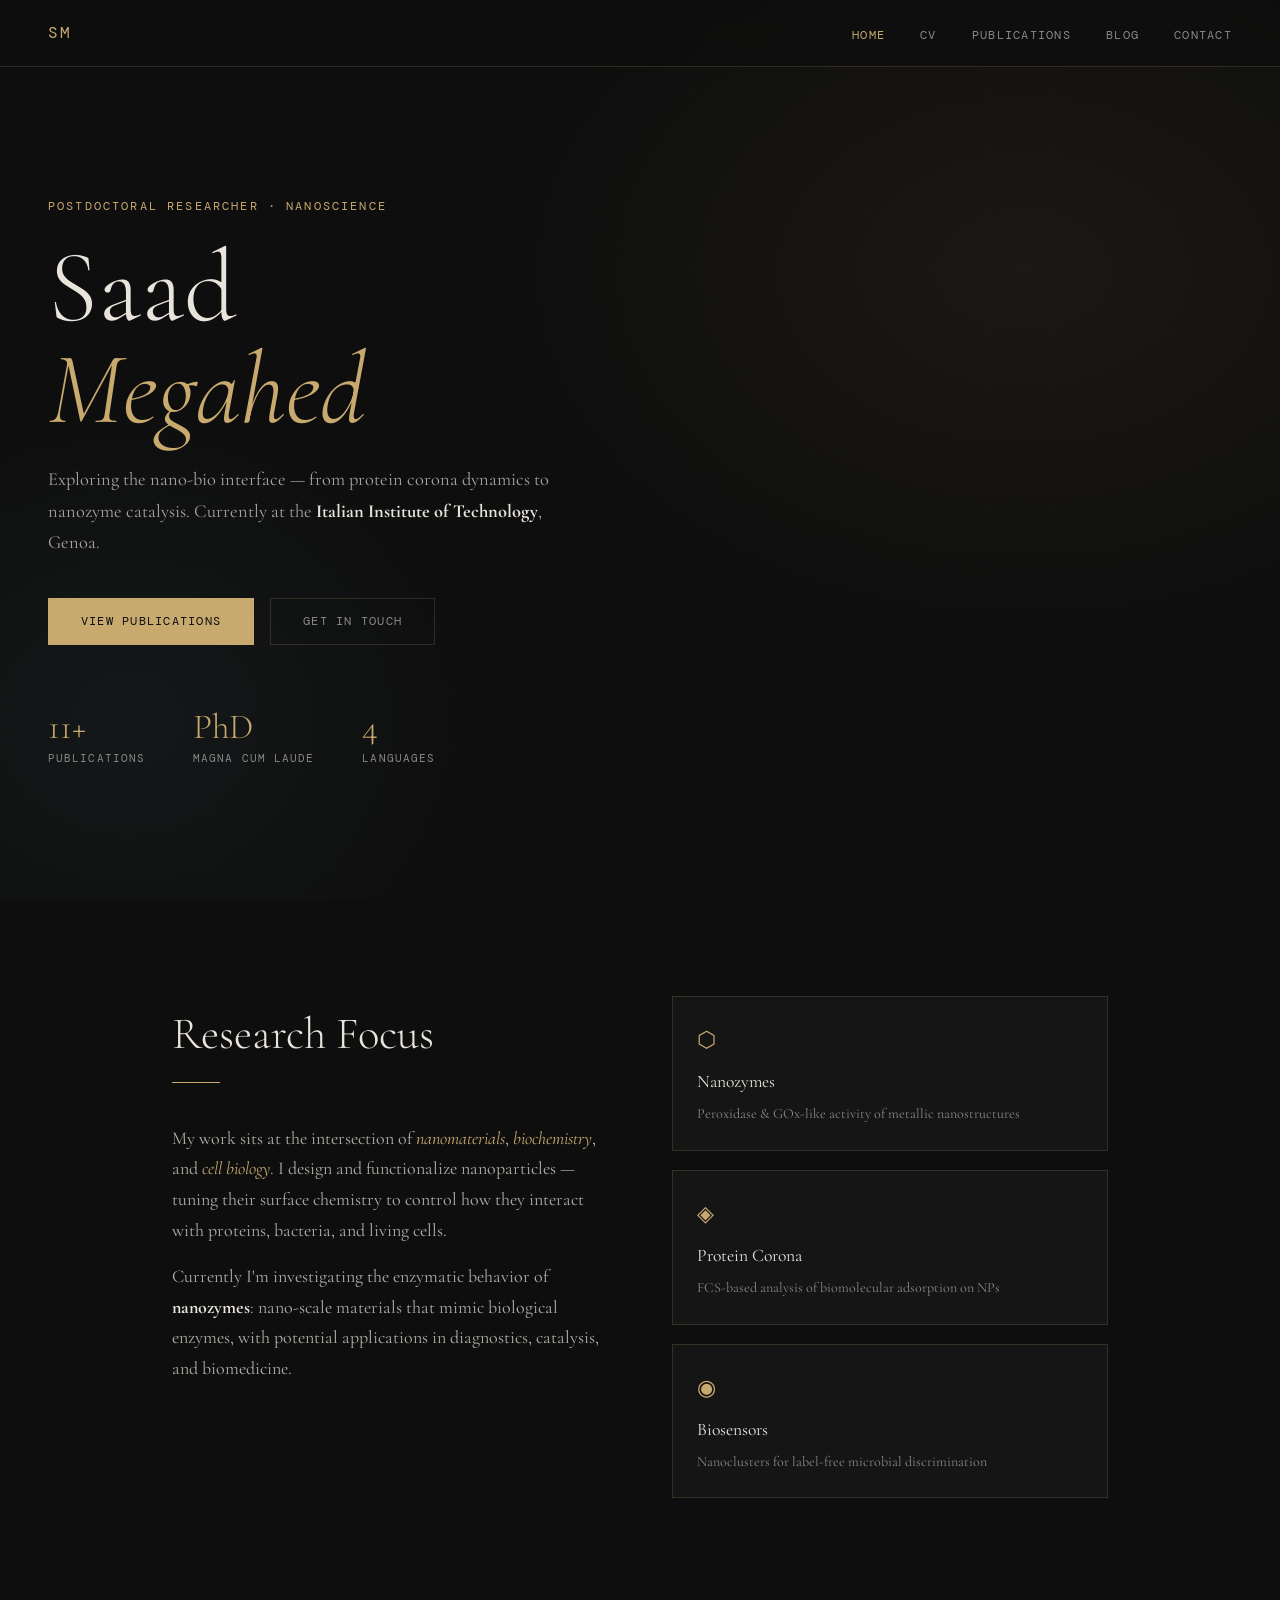
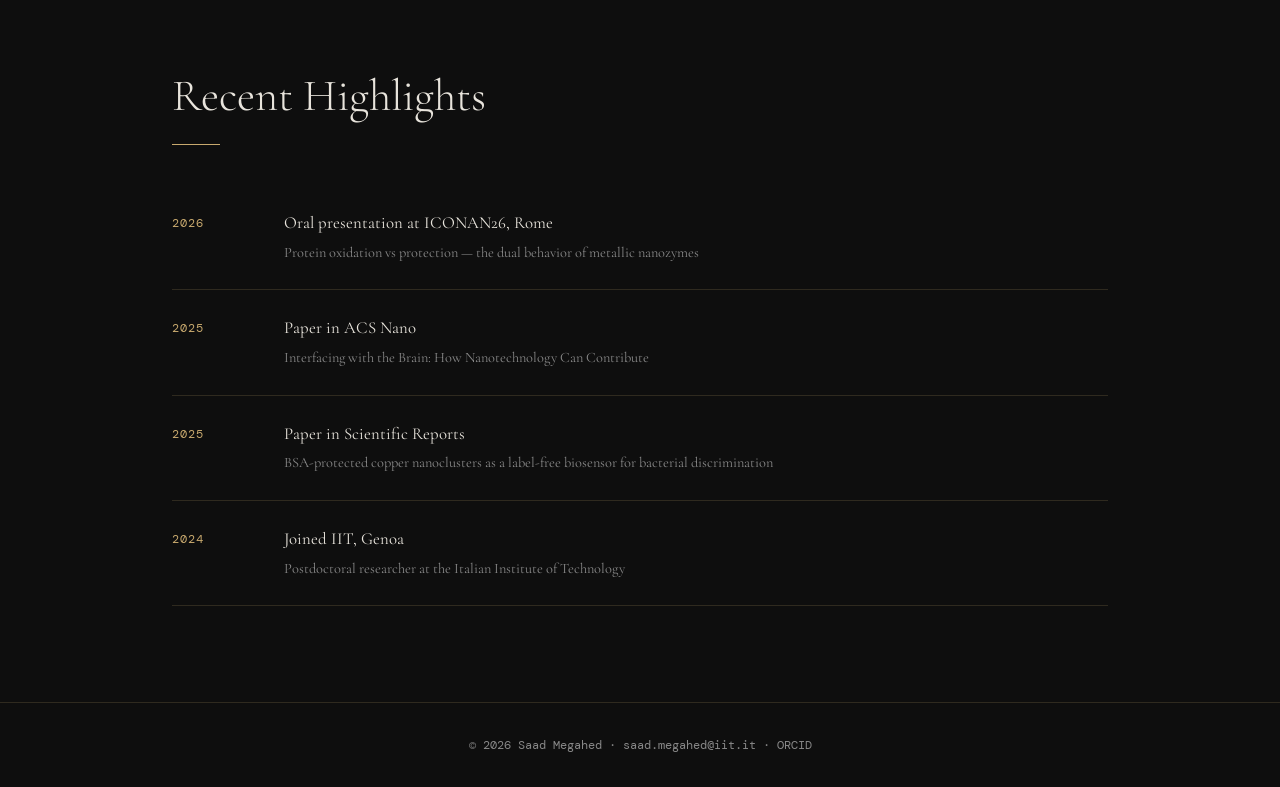
==== index.html @ 0a5c2fe9 "Add files via upload" ====
<!DOCTYPE html>
<html lang="en">
<head>
  <meta charset="UTF-8" />
  <meta name="viewport" content="width=device-width, initial-scale=1.0"/>
  <title>Saad Megahed | Nanoscience Researcher</title>
  <link rel="stylesheet" href="style.css" />
  <link href="https://fonts.googleapis.com/css2?family=Cormorant+Garamond:ital,wght@0,300;0,400;0,600;1,300;1,400&family=DM+Mono:wght@300;400;500&display=swap" rel="stylesheet"/>
</head>
<body>
  <nav class="navbar">
    <div class="nav-logo">SM</div>
    <ul class="nav-links">
      <li><a href="index.html" class="active">Home</a></li>
      <li><a href="cv.html">CV</a></li>
      <li><a href="publications.html">Publications</a></li>
      <li><a href="blog.html">Blog</a></li>
      <li><a href="contact.html">Contact</a></li>
    </ul>
    <div class="hamburger" onclick="toggleMenu()">&#9776;</div>
  </nav>

  <section class="hero">
    <div class="hero-bg"></div>
    <div class="hero-content">
      <p class="hero-label">Postdoctoral Researcher · Nanoscience</p>
      <h1 class="hero-name">Saad<br/><em>Megahed</em></h1>
      <p class="hero-desc">
        Exploring the nano-bio interface — from protein corona dynamics to nanozyme catalysis.
        Currently at the <strong>Italian Institute of Technology</strong>, Genoa.
      </p>
      <div class="hero-links">
        <a href="publications.html" class="btn-primary">View Publications</a>
        <a href="contact.html" class="btn-ghost">Get in Touch</a>
      </div>
    </div>
    <div class="hero-stats">
      <div class="stat">
        <span class="stat-num">11+</span>
        <span class="stat-label">Publications</span>
      </div>
      <div class="stat">
        <span class="stat-num">PhD</span>
        <span class="stat-label">Magna Cum Laude</span>
      </div>
      <div class="stat">
        <span class="stat-num">4</span>
        <span class="stat-label">Languages</span>
      </div>
    </div>
  </section>

  <section class="section-about">
    <div class="container">
      <div class="about-grid">
        <div class="about-text">
          <h2 class="section-title">Research Focus</h2>
          <p>My work sits at the intersection of <em>nanomaterials</em>, <em>biochemistry</em>, and <em>cell biology</em>. I design and functionalize nanoparticles — tuning their surface chemistry to control how they interact with proteins, bacteria, and living cells.</p>
          <p>Currently I'm investigating the enzymatic behavior of <strong>nanozymes</strong>: nano-scale materials that mimic biological enzymes, with potential applications in diagnostics, catalysis, and biomedicine.</p>
        </div>
        <div class="about-cards">
          <div class="card">
            <span class="card-icon">⬡</span>
            <h3>Nanozymes</h3>
            <p>Peroxidase & GOx-like activity of metallic nanostructures</p>
          </div>
          <div class="card">
            <span class="card-icon">◈</span>
            <h3>Protein Corona</h3>
            <p>FCS-based analysis of biomolecular adsorption on NPs</p>
          </div>
          <div class="card">
            <span class="card-icon">◉</span>
            <h3>Biosensors</h3>
            <p>Nanoclusters for label-free microbial discrimination</p>
          </div>
        </div>
      </div>
    </div>
  </section>

  <section class="section-highlights">
    <div class="container">
      <h2 class="section-title">Recent Highlights</h2>
      <div class="highlights-list">
        <div class="highlight-item">
          <span class="hl-year">2026</span>
          <div class="hl-content">
            <h4>Oral presentation at ICONAN26, Rome</h4>
            <p>Protein oxidation vs protection — the dual behavior of metallic nanozymes</p>
          </div>
        </div>
        <div class="highlight-item">
          <span class="hl-year">2025</span>
          <div class="hl-content">
            <h4>Paper in ACS Nano</h4>
            <p>Interfacing with the Brain: How Nanotechnology Can Contribute</p>
          </div>
        </div>
        <div class="highlight-item">
          <span class="hl-year">2025</span>
          <div class="hl-content">
            <h4>Paper in Scientific Reports</h4>
            <p>BSA-protected copper nanoclusters as a label-free biosensor for bacterial discrimination</p>
          </div>
        </div>
        <div class="highlight-item">
          <span class="hl-year">2024</span>
          <div class="hl-content">
            <h4>Joined IIT, Genoa</h4>
            <p>Postdoctoral researcher at the Italian Institute of Technology</p>
          </div>
        </div>
      </div>
    </div>
  </section>

  <footer class="footer">
    <p>© 2026 Saad Megahed · <a href="mailto:saad.megahed@iit.it">saad.megahed@iit.it</a> · <a href="https://orcid.org/0000-0001-8556-5710" target="_blank">ORCID</a></p>
  </footer>

  <script>
    function toggleMenu() {
      document.querySelector('.nav-links').classList.toggle('open');
    }
  </script>
</body>
</html>
---- style.css ----
/* =============================================
   GLOBAL STYLES — Saad Megahed Portfolio
   ============================================= */

:root {
  --bg: #0e0e0e;
  --bg2: #151515;
  --bg3: #1c1c1c;
  --text: #e8e4dc;
  --text-muted: #888;
  --accent: #c8a96e;
  --accent2: #7eb8c8;
  --border: rgba(200,169,110,0.18);
  --font-display: 'Cormorant Garamond', Georgia, serif;
  --font-mono: 'DM Mono', monospace;
}

*, *::before, *::after { box-sizing: border-box; margin: 0; padding: 0; }

html { scroll-behavior: smooth; }

body {
  background: var(--bg);
  color: var(--text);
  font-family: var(--font-display);
  font-size: 18px;
  line-height: 1.7;
  min-height: 100vh;
}

a { color: var(--accent); text-decoration: none; transition: opacity 0.2s; }
a:hover { opacity: 0.75; }

/* ——— NAV ——— */
.navbar {
  position: fixed; top: 0; left: 0; width: 100%; z-index: 100;
  display: flex; align-items: center; justify-content: space-between;
  padding: 1.1rem 3rem;
  background: rgba(14,14,14,0.88);
  backdrop-filter: blur(12px);
  border-bottom: 1px solid var(--border);
}
.nav-logo {
  font-family: var(--font-mono);
  font-size: 1rem;
  color: var(--accent);
  letter-spacing: 0.15em;
}
.nav-links { display: flex; gap: 2.2rem; list-style: none; }
.nav-links a {
  font-family: var(--font-mono);
  font-size: 0.78rem;
  letter-spacing: 0.1em;
  text-transform: uppercase;
  color: var(--text-muted);
  transition: color 0.2s;
}
.nav-links a:hover, .nav-links a.active { color: var(--accent); opacity: 1; }
.hamburger { display: none; cursor: pointer; font-size: 1.4rem; color: var(--text); }

/* ——— HERO ——— */
.hero {
  min-height: 100vh;
  display: flex;
  flex-direction: column;
  justify-content: center;
  padding: 8rem 3rem 4rem;
  position: relative;
  overflow: hidden;
}
.hero-bg {
  position: absolute; inset: 0; z-index: 0;
  background:
    radial-gradient(ellipse 60% 60% at 80% 30%, rgba(200,169,110,0.07) 0%, transparent 70%),
    radial-gradient(ellipse 40% 50% at 10% 80%, rgba(126,184,200,0.06) 0%, transparent 70%);
}
.hero-bg::after {
  content: '';
  position: absolute; inset: 0;
  background-image: url("data:image/svg+xml,%3Csvg width='60' height='60' viewBox='0 0 60 60' xmlns='http://www.w3.org/2000/svg'%3E%3Ccircle cx='30' cy='30' r='0.5' fill='%23c8a96e' fill-opacity='0.12'/%3E%3C/svg%3E");
  background-size: 60px 60px;
}
.hero-content { position: relative; z-index: 1; max-width: 700px; }
.hero-label {
  font-family: var(--font-mono);
  font-size: 0.75rem;
  letter-spacing: 0.18em;
  text-transform: uppercase;
  color: var(--accent);
  margin-bottom: 1.2rem;
}
.hero-name {
  font-size: clamp(3.5rem, 8vw, 7rem);
  font-weight: 300;
  line-height: 1;
  margin-bottom: 1.5rem;
  color: var(--text);
}
.hero-name em { color: var(--accent); font-style: italic; }
.hero-desc {
  font-size: 1.15rem;
  color: rgba(232,228,220,0.7);
  max-width: 520px;
  margin-bottom: 2.5rem;
}
.hero-desc strong { color: var(--text); }
.hero-links { display: flex; gap: 1rem; flex-wrap: wrap; }
.btn-primary {
  font-family: var(--font-mono);
  font-size: 0.78rem;
  letter-spacing: 0.1em;
  text-transform: uppercase;
  padding: 0.75rem 2rem;
  background: var(--accent);
  color: #0e0e0e;
  border: 1px solid var(--accent);
  transition: background 0.2s, color 0.2s;
}
.btn-primary:hover { background: transparent; color: var(--accent); opacity: 1; }
.btn-ghost {
  font-family: var(--font-mono);
  font-size: 0.78rem;
  letter-spacing: 0.1em;
  text-transform: uppercase;
  padding: 0.75rem 2rem;
  background: transparent;
  color: var(--text-muted);
  border: 1px solid var(--border);
  transition: border-color 0.2s, color 0.2s;
}
.btn-ghost:hover { border-color: var(--accent); color: var(--accent); opacity: 1; }
.hero-stats {
  display: flex; gap: 3rem; margin-top: 4rem;
  position: relative; z-index: 1;
}
.stat { display: flex; flex-direction: column; }
.stat-num {
  font-size: 2.2rem;
  font-weight: 300;
  color: var(--accent);
  line-height: 1;
}
.stat-label {
  font-family: var(--font-mono);
  font-size: 0.68rem;
  letter-spacing: 0.1em;
  text-transform: uppercase;
  color: var(--text-muted);
  margin-top: 0.3rem;
}

/* ——— SECTIONS ——— */
.container { max-width: 1000px; margin: 0 auto; padding: 0 2rem; }
.section-title {
  font-size: clamp(2rem, 4vw, 2.8rem);
  font-weight: 300;
  color: var(--text);
  margin-bottom: 2.5rem;
  position: relative;
}
.section-title::after {
  content: '';
  display: block;
  width: 3rem;
  height: 1px;
  background: var(--accent);
  margin-top: 0.6rem;
}

.section-about { padding: 6rem 0; }
.about-grid { display: grid; grid-template-columns: 1fr 1fr; gap: 4rem; align-items: start; }
.about-text p { color: rgba(232,228,220,0.75); margin-bottom: 1rem; }
.about-text em { color: var(--accent); font-style: italic; }
.about-text strong { color: var(--text); }
.about-cards { display: flex; flex-direction: column; gap: 1.2rem; }
.card {
  padding: 1.5rem;
  border: 1px solid var(--border);
  background: var(--bg2);
  transition: border-color 0.2s, transform 0.2s;
}
.card:hover { border-color: var(--accent); transform: translateX(4px); }
.card-icon { font-size: 1.4rem; color: var(--accent); display: block; margin-bottom: 0.5rem; }
.card h3 { font-size: 1.1rem; font-weight: 400; margin-bottom: 0.3rem; }
.card p { font-size: 0.88rem; color: var(--text-muted); }

.section-highlights { padding: 4rem 0 6rem; }
.highlights-list { display: flex; flex-direction: column; gap: 0; }
.highlight-item {
  display: grid; grid-template-columns: 5rem 1fr;
  gap: 2rem; align-items: start;
  padding: 1.5rem 0;
  border-bottom: 1px solid var(--border);
}
.hl-year {
  font-family: var(--font-mono);
  font-size: 0.78rem;
  color: var(--accent);
  letter-spacing: 0.08em;
  padding-top: 0.25rem;
}
.hl-content h4 { font-size: 1.05rem; font-weight: 400; margin-bottom: 0.2rem; }
.hl-content p { font-size: 0.9rem; color: var(--text-muted); }

/* ——— PAGE HEADER ——— */
.page-header {
  padding: 9rem 3rem 3rem;
  border-bottom: 1px solid var(--border);
  background: var(--bg2);
}
.page-header .hero-label { margin-bottom: 0.8rem; }
.page-header h1 {
  font-size: clamp(2.5rem, 6vw, 4.5rem);
  font-weight: 300;
  line-height: 1.1;
}
.page-header h1 em { color: var(--accent); font-style: italic; }

/* ——— CV PAGE ——— */
.cv-section { padding: 5rem 0; }
.cv-block { margin-bottom: 3.5rem; }
.cv-block-title {
  font-family: var(--font-mono);
  font-size: 0.72rem;
  letter-spacing: 0.2em;
  text-transform: uppercase;
  color: var(--accent);
  margin-bottom: 1.5rem;
  padding-bottom: 0.5rem;
  border-bottom: 1px solid var(--border);
}
.cv-entry {
  display: grid; grid-template-columns: 160px 1fr;
  gap: 1.5rem; padding: 1.2rem 0;
  border-bottom: 1px solid rgba(200,169,110,0.07);
}
.cv-date {
  font-family: var(--font-mono);
  font-size: 0.75rem;
  color: var(--text-muted);
  padding-top: 0.2rem;
  line-height: 1.5;
}
.cv-details h3 { font-size: 1.05rem; font-weight: 400; margin-bottom: 0.25rem; }
.cv-details h3 em { color: var(--accent); font-style: italic; font-weight: 300; }
.cv-details .cv-sub {
  font-size: 0.88rem; color: var(--text-muted); margin-bottom: 0.5rem;
}
.cv-details ul { padding-left: 1.2rem; }
.cv-details ul li {
  font-size: 0.88rem; color: rgba(232,228,220,0.65);
  margin-bottom: 0.25rem;
}
.skills-grid { display: flex; flex-wrap: wrap; gap: 0.6rem; margin-top: 0.5rem; }
.skill-tag {
  font-family: var(--font-mono);
  font-size: 0.72rem;
  padding: 0.3rem 0.8rem;
  border: 1px solid var(--border);
  color: var(--text-muted);
  letter-spacing: 0.05em;
}
.award-item {
  display: flex; align-items: baseline; gap: 1rem;
  padding: 0.8rem 0; border-bottom: 1px solid rgba(200,169,110,0.07);
}
.award-year {
  font-family: var(--font-mono); font-size: 0.72rem;
  color: var(--accent); min-width: 3rem;
}

/* ——— PUBLICATIONS PAGE ——— */
.pub-section { padding: 5rem 0; }
.pub-filter {
  display: flex; gap: 1rem; flex-wrap: wrap; margin-bottom: 3rem;
}
.filter-btn {
  font-family: var(--font-mono);
  font-size: 0.72rem;
  letter-spacing: 0.08em;
  text-transform: uppercase;
  padding: 0.45rem 1.1rem;
  background: transparent;
  color: var(--text-muted);
  border: 1px solid var(--border);
  cursor: pointer;
  transition: all 0.2s;
}
.filter-btn:hover, .filter-btn.active { background: var(--accent); color: #0e0e0e; border-color: var(--accent); }
.pub-item {
  padding: 1.8rem 0;
  border-bottom: 1px solid var(--border);
  display: grid; grid-template-columns: 3rem 1fr;
  gap: 1.5rem; align-items: start;
}
.pub-num {
  font-family: var(--font-mono);
  font-size: 0.75rem;
  color: var(--accent);
  padding-top: 0.3rem;
}
.pub-title {
  font-size: 1.05rem; font-weight: 400; margin-bottom: 0.4rem; line-height: 1.4;
}
.pub-authors {
  font-size: 0.85rem; color: var(--text-muted); margin-bottom: 0.3rem;
}
.pub-authors strong { color: var(--text); }
.pub-journal {
  font-family: var(--font-mono);
  font-size: 0.75rem;
  color: var(--accent2);
}
.pub-badge {
  display: inline-block;
  font-family: var(--font-mono);
  font-size: 0.65rem;
  padding: 0.2rem 0.5rem;
  background: rgba(200,169,110,0.12);
  color: var(--accent);
  border: 1px solid rgba(200,169,110,0.3);
  margin-left: 0.5rem;
  vertical-align: middle;
}

/* ——— BLOG PAGE ——— */
.blog-section { padding: 5rem 0; }
.blog-grid { display: grid; grid-template-columns: repeat(auto-fill, minmax(280px, 1fr)); gap: 2rem; }
.blog-card {
  border: 1px solid var(--border);
  background: var(--bg2);
  padding: 2rem;
  transition: border-color 0.2s, transform 0.2s;
}
.blog-card:hover { border-color: var(--accent); transform: translateY(-3px); }
.blog-tag {
  font-family: var(--font-mono);
  font-size: 0.68rem;
  letter-spacing: 0.1em;
  text-transform: uppercase;
  color: var(--accent);
  margin-bottom: 0.8rem;
}
.blog-card h3 { font-size: 1.2rem; font-weight: 400; margin-bottom: 0.6rem; line-height: 1.3; }
.blog-card p { font-size: 0.9rem; color: var(--text-muted); margin-bottom: 1.2rem; }
.blog-link {
  font-family: var(--font-mono);
  font-size: 0.72rem;
  letter-spacing: 0.08em;
  text-transform: uppercase;
  color: var(--accent2);
}
.blog-note {
  margin-top: 3rem;
  padding: 2rem;
  border: 1px solid var(--border);
  background: var(--bg3);
  font-size: 0.95rem;
  color: var(--text-muted);
}
.blog-note a { color: var(--accent); }

/* ——— CONTACT PAGE ——— */
.contact-section { padding: 5rem 0; }
.contact-grid { display: grid; grid-template-columns: 1fr 1fr; gap: 5rem; align-items: start; }
.contact-info h2 { font-size: 1.8rem; font-weight: 300; margin-bottom: 1.5rem; }
.contact-info p { color: var(--text-muted); margin-bottom: 2rem; font-size: 0.95rem; }
.contact-list { display: flex; flex-direction: column; gap: 1.2rem; }
.contact-row { display: flex; flex-direction: column; gap: 0.2rem; }
.contact-row .clabel {
  font-family: var(--font-mono);
  font-size: 0.68rem;
  letter-spacing: 0.12em;
  text-transform: uppercase;
  color: var(--text-muted);
}
.contact-row a, .contact-row span {
  font-size: 1rem; color: var(--text);
}
.contact-row a:hover { color: var(--accent); opacity: 1; }
.contact-form { display: flex; flex-direction: column; gap: 1.2rem; }
.form-group { display: flex; flex-direction: column; gap: 0.4rem; }
.form-group label {
  font-family: var(--font-mono);
  font-size: 0.72rem;
  letter-spacing: 0.1em;
  text-transform: uppercase;
  color: var(--text-muted);
}
.form-group input, .form-group textarea {
  background: var(--bg2);
  border: 1px solid var(--border);
  color: var(--text);
  font-family: var(--font-display);
  font-size: 1rem;
  padding: 0.75rem 1rem;
  outline: none;
  resize: vertical;
  transition: border-color 0.2s;
}
.form-group input:focus, .form-group textarea:focus { border-color: var(--accent); }
.form-group textarea { min-height: 140px; }
.refs-grid { display: grid; grid-template-columns: repeat(auto-fill, minmax(260px, 1fr)); gap: 1.5rem; margin-top: 1.5rem; }
.ref-card {
  border: 1px solid var(--border); background: var(--bg2); padding: 1.5rem;
}
.ref-card h4 { font-size: 1rem; font-weight: 400; margin-bottom: 0.3rem; }
.ref-card .ref-role { font-size: 0.83rem; color: var(--text-muted); margin-bottom: 0.6rem; }
.ref-card a { font-family: var(--font-mono); font-size: 0.75rem; color: var(--accent2); }

/* ——— FOOTER ——— */
.footer {
  padding: 2rem 3rem;
  border-top: 1px solid var(--border);
  text-align: center;
  font-family: var(--font-mono);
  font-size: 0.75rem;
  color: var(--text-muted);
}
.footer a { color: var(--text-muted); }
.footer a:hover { color: var(--accent); opacity: 1; }

/* ——— RESPONSIVE ——— */
@media (max-width: 768px) {
  .navbar { padding: 1rem 1.5rem; }
  .nav-links { display: none; flex-direction: column; position: absolute; top: 100%; left: 0; width: 100%; background: var(--bg); padding: 1rem 1.5rem 2rem; border-bottom: 1px solid var(--border); }
  .nav-links.open { display: flex; }
  .hamburger { display: block; }
  .hero { padding: 7rem 1.5rem 3rem; }
  .hero-stats { gap: 2rem; }
  .about-grid, .contact-grid { grid-template-columns: 1fr; gap: 2.5rem; }
  .cv-entry { grid-template-columns: 1fr; gap: 0.3rem; }
  .cv-date { font-size: 0.7rem; }
  .pub-item { grid-template-columns: 2rem 1fr; gap: 1rem; }
  .highlight-item { grid-template-columns: 4rem 1fr; gap: 1rem; }
  .container { padding: 0 1.5rem; }
  .page-header { padding: 7rem 1.5rem 2.5rem; }
}
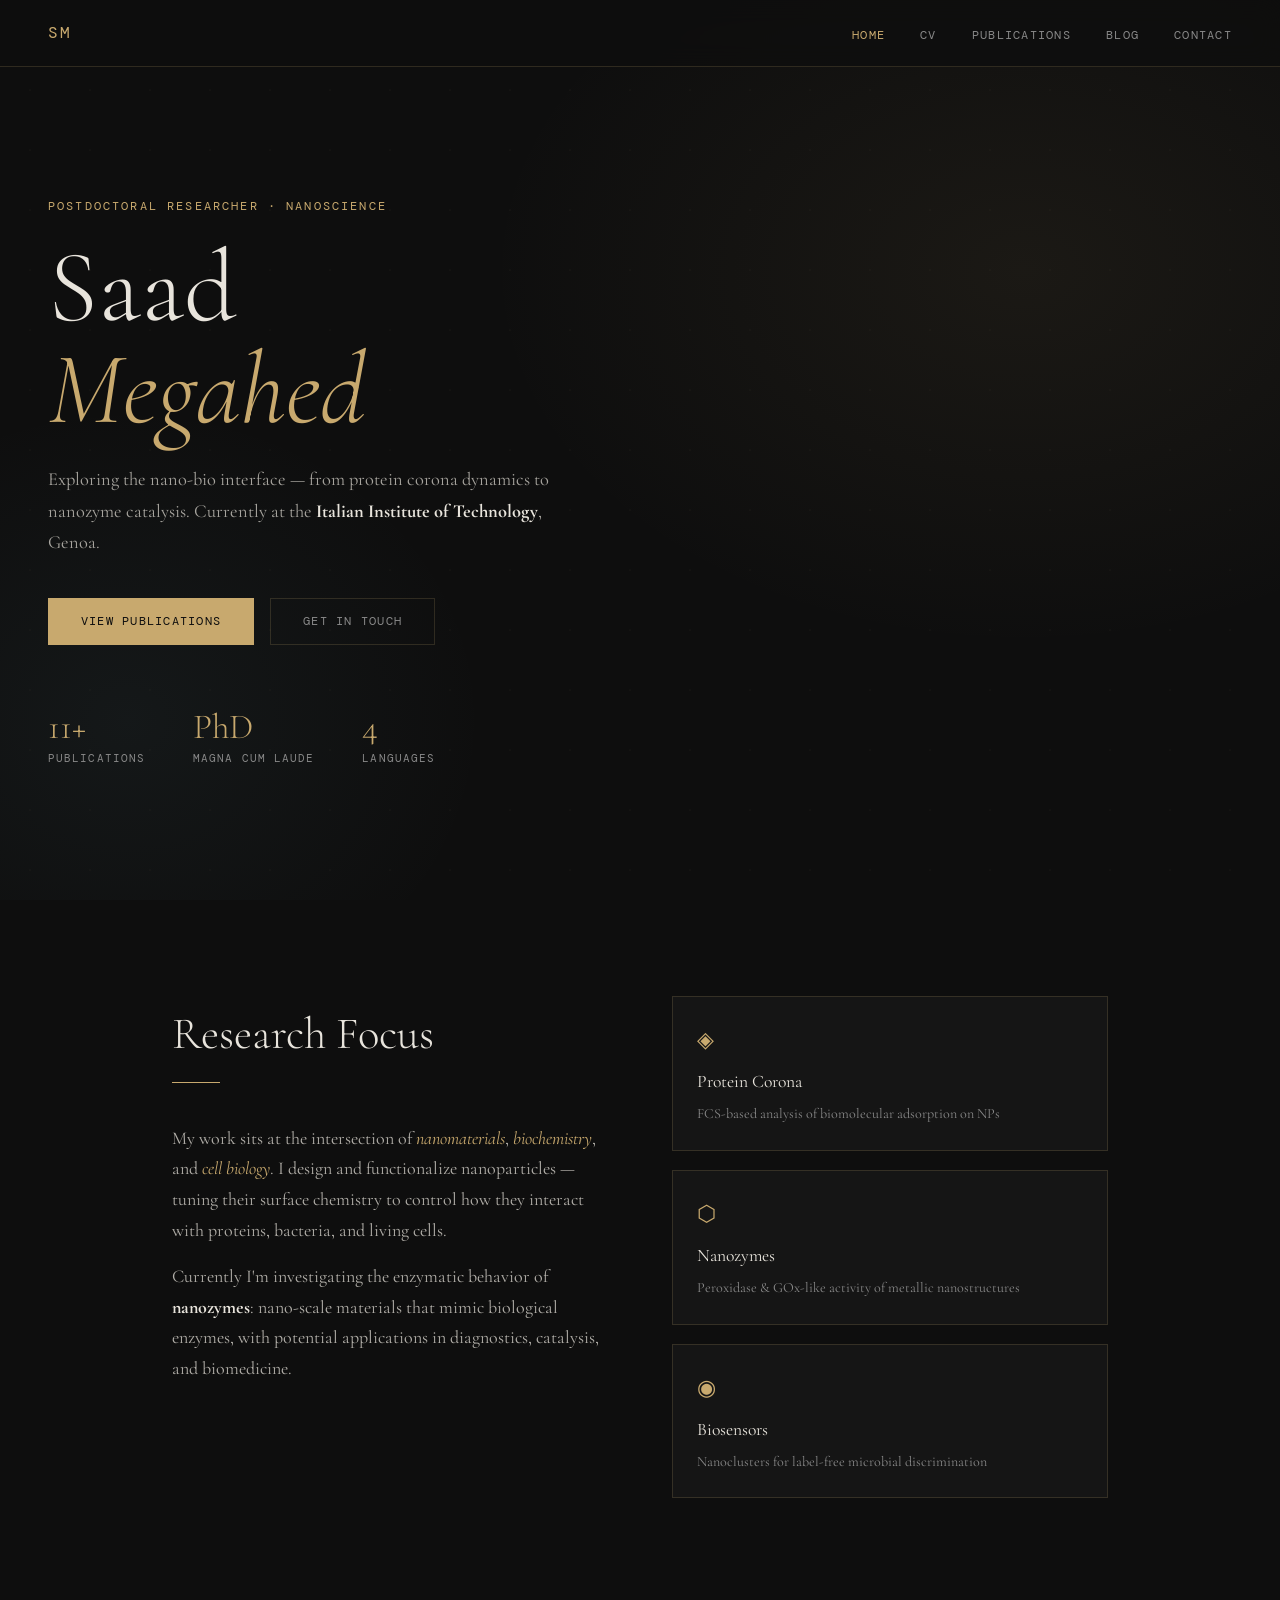
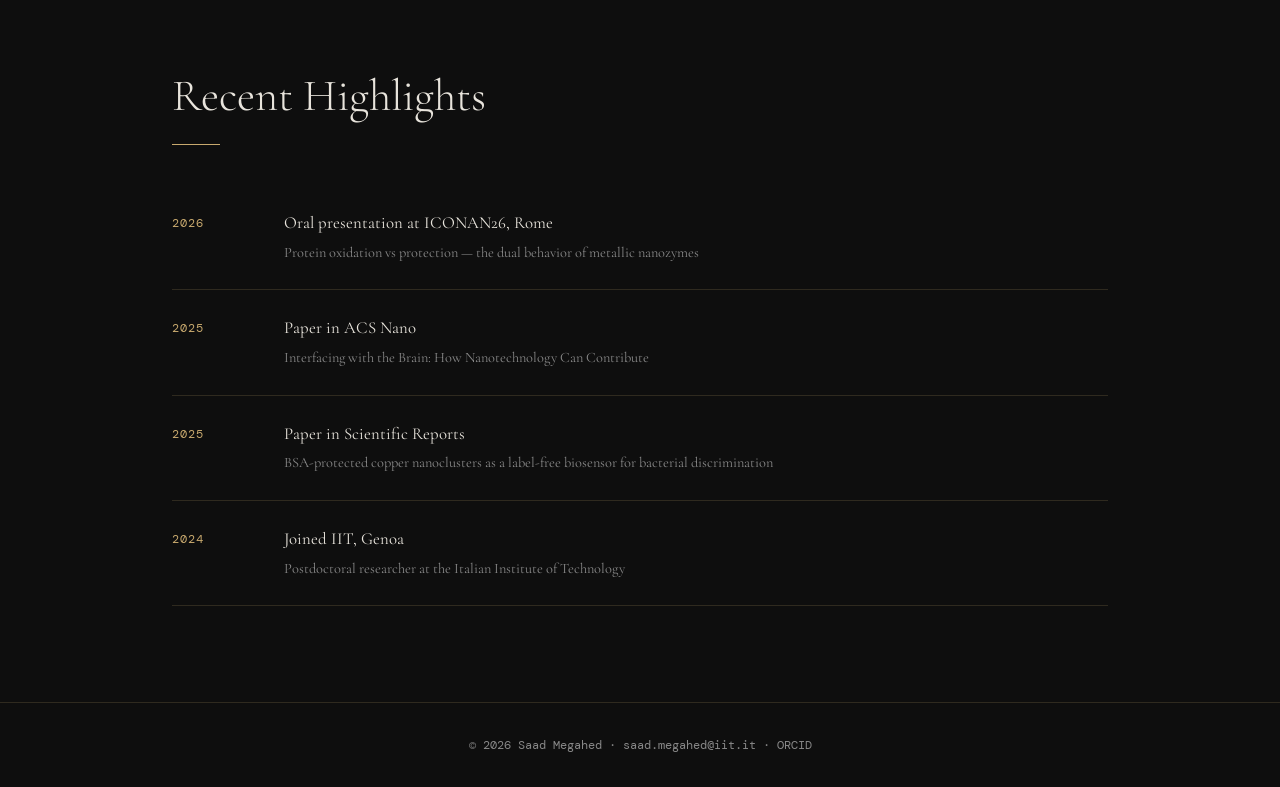
==== commit 36e185f7: "Update index.html" ====
--- a/index.html
+++ b/index.html
@@ -60,14 +60,14 @@
         </div>
         <div class="about-cards">
           <div class="card">
+            <span class="card-icon">◈</span>
+            <h3>Protein Corona</h3>
+            <p>FCS-based analysis of biomolecular adsorption on NPs</p>
+          </div>
+          <div class="card">
             <span class="card-icon">⬡</span>
             <h3>Nanozymes</h3>
             <p>Peroxidase & GOx-like activity of metallic nanostructures</p>
-          </div>
-          <div class="card">
-            <span class="card-icon">◈</span>
-            <h3>Protein Corona</h3>
-            <p>FCS-based analysis of biomolecular adsorption on NPs</p>
           </div>
           <div class="card">
             <span class="card-icon">◉</span>
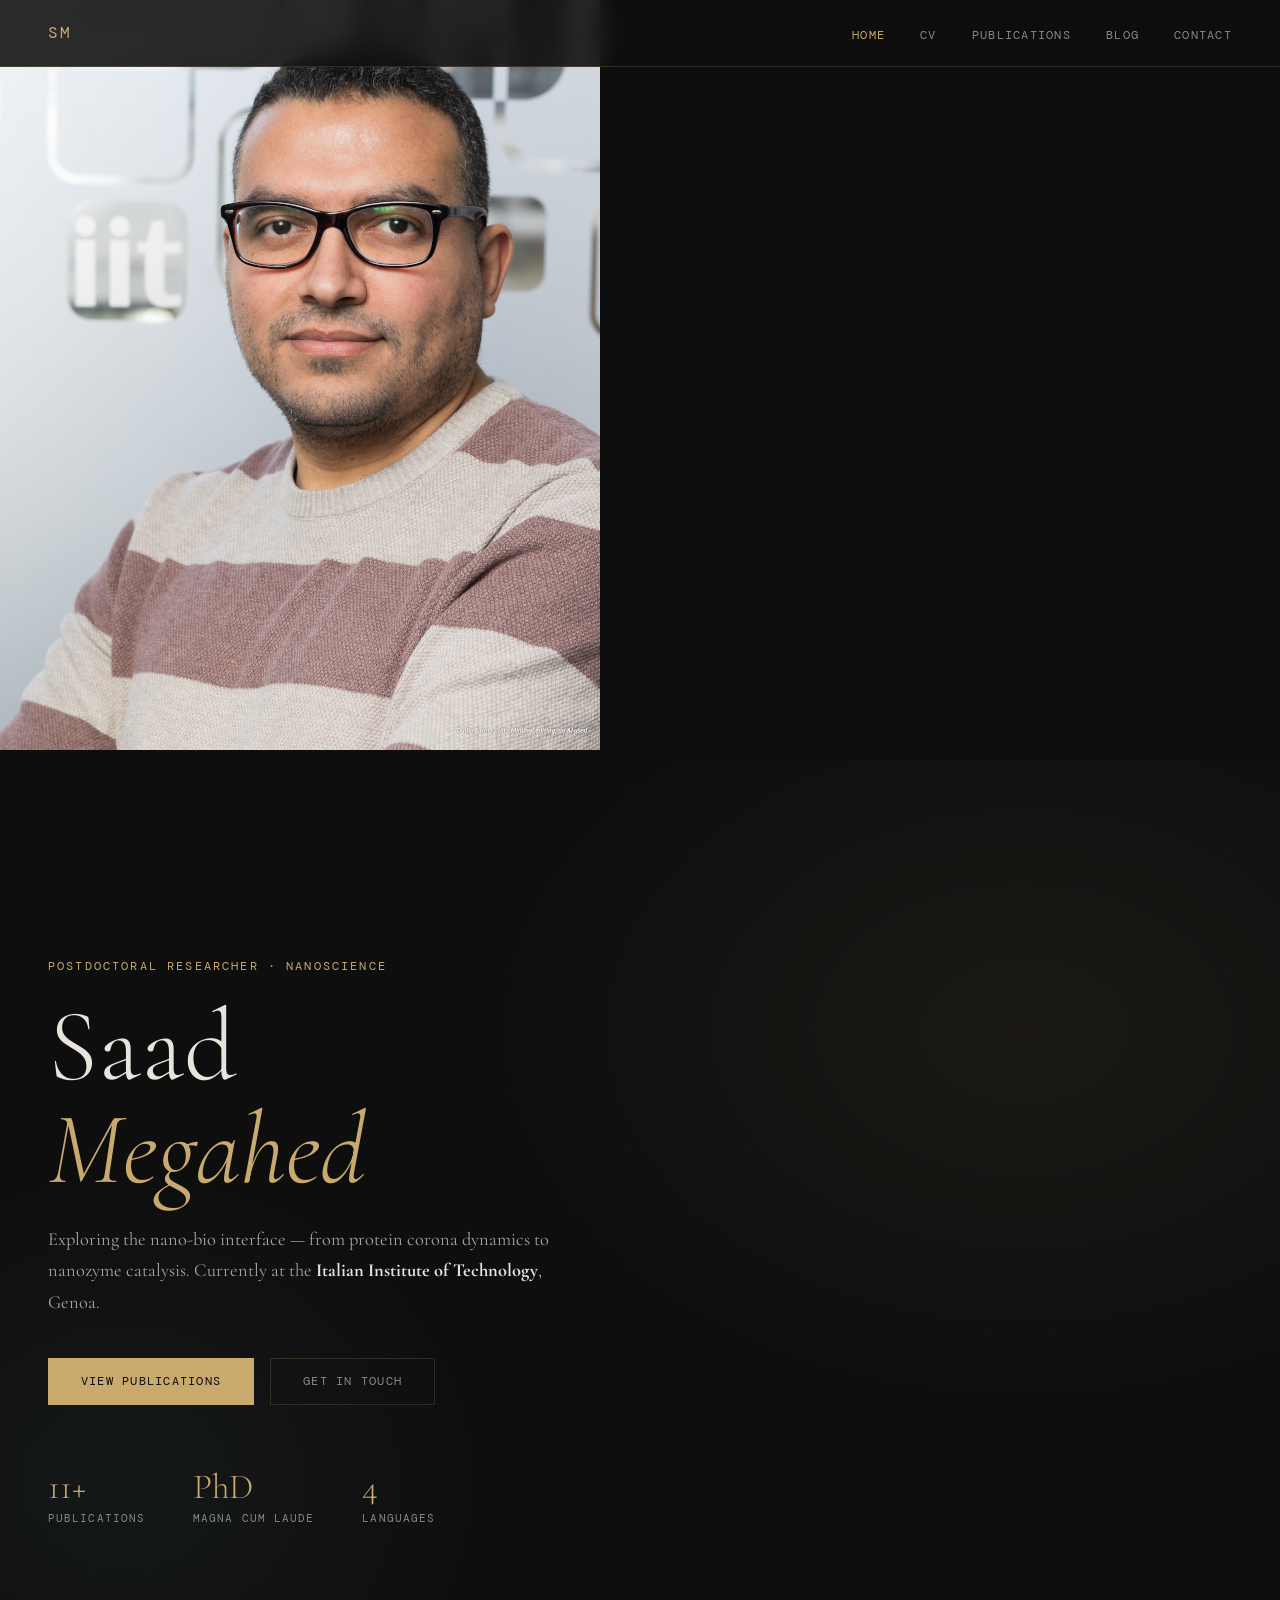
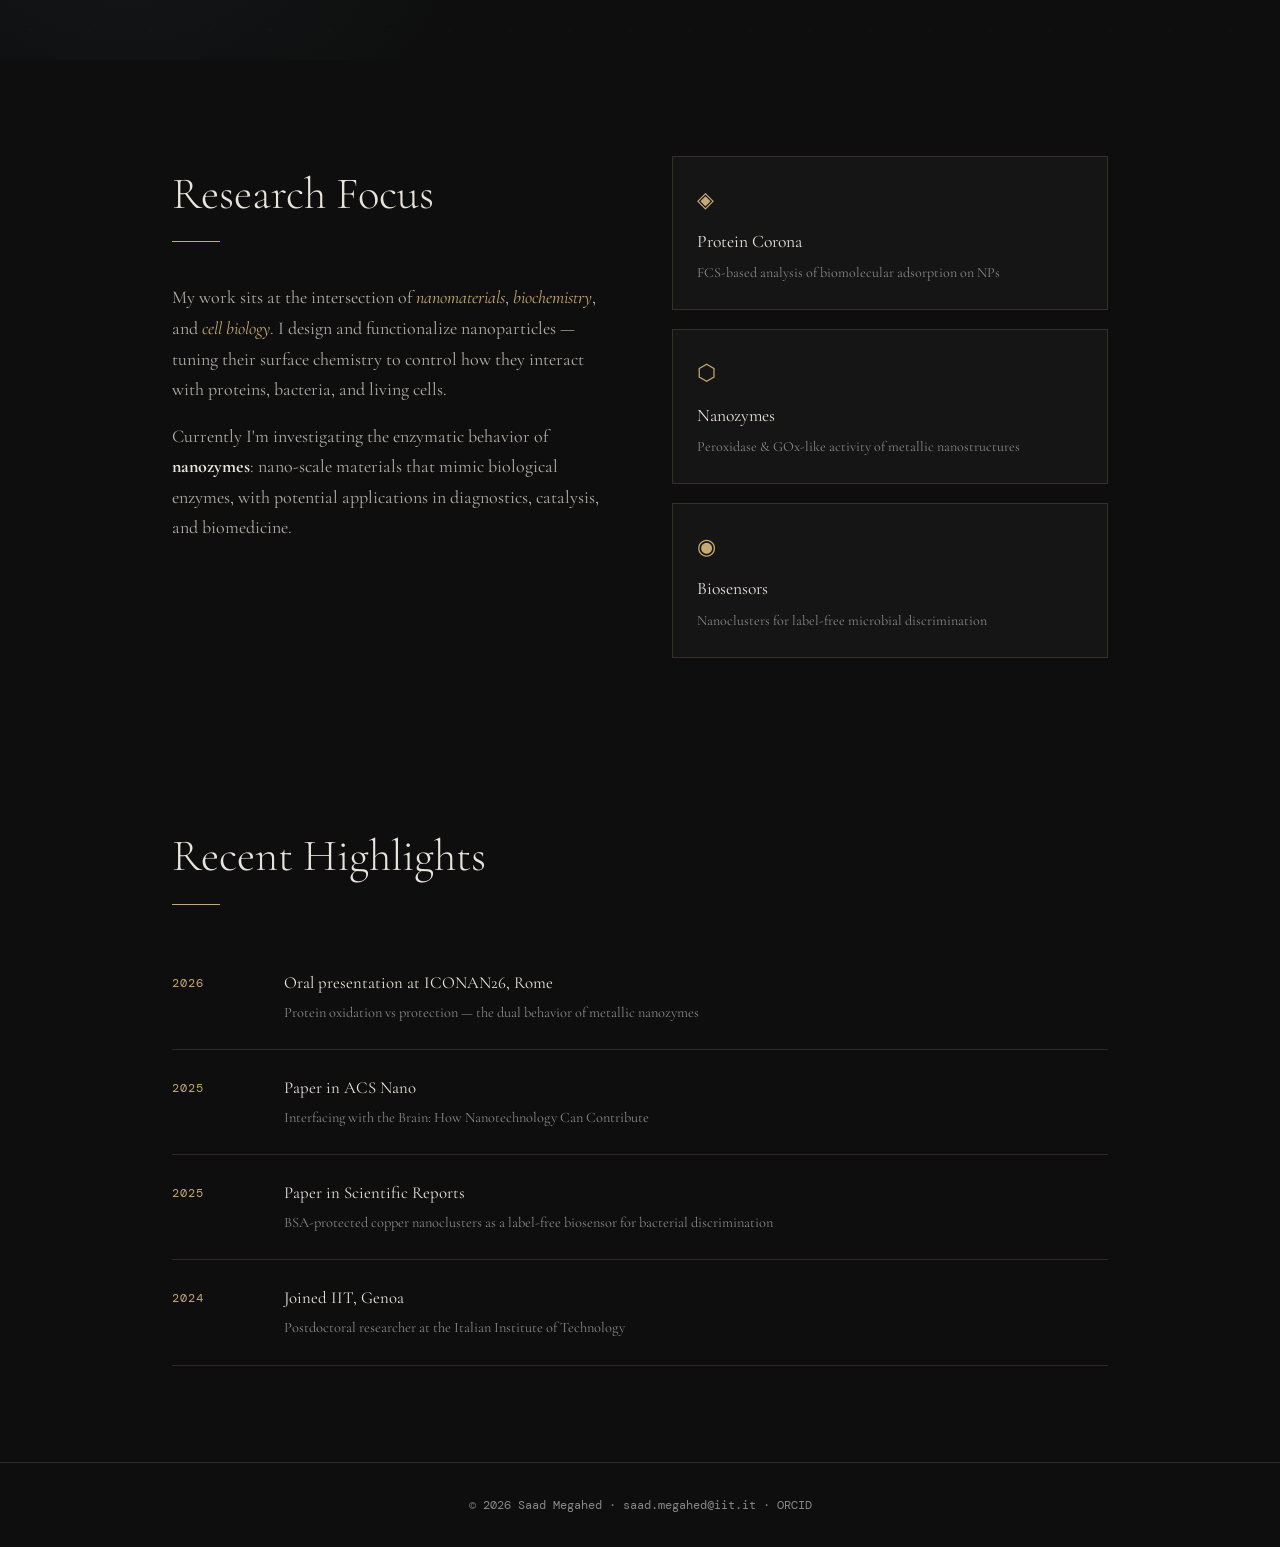
==== commit 04af8df1: "Update index.html" ====
--- a/index.html
+++ b/index.html
@@ -19,7 +19,7 @@
     </ul>
     <div class="hamburger" onclick="toggleMenu()">&#9776;</div>
   </nav>
-
+<img src=638A0101.JPG ...>
   <section class="hero">
     <div class="hero-bg"></div>
     <div class="hero-content">
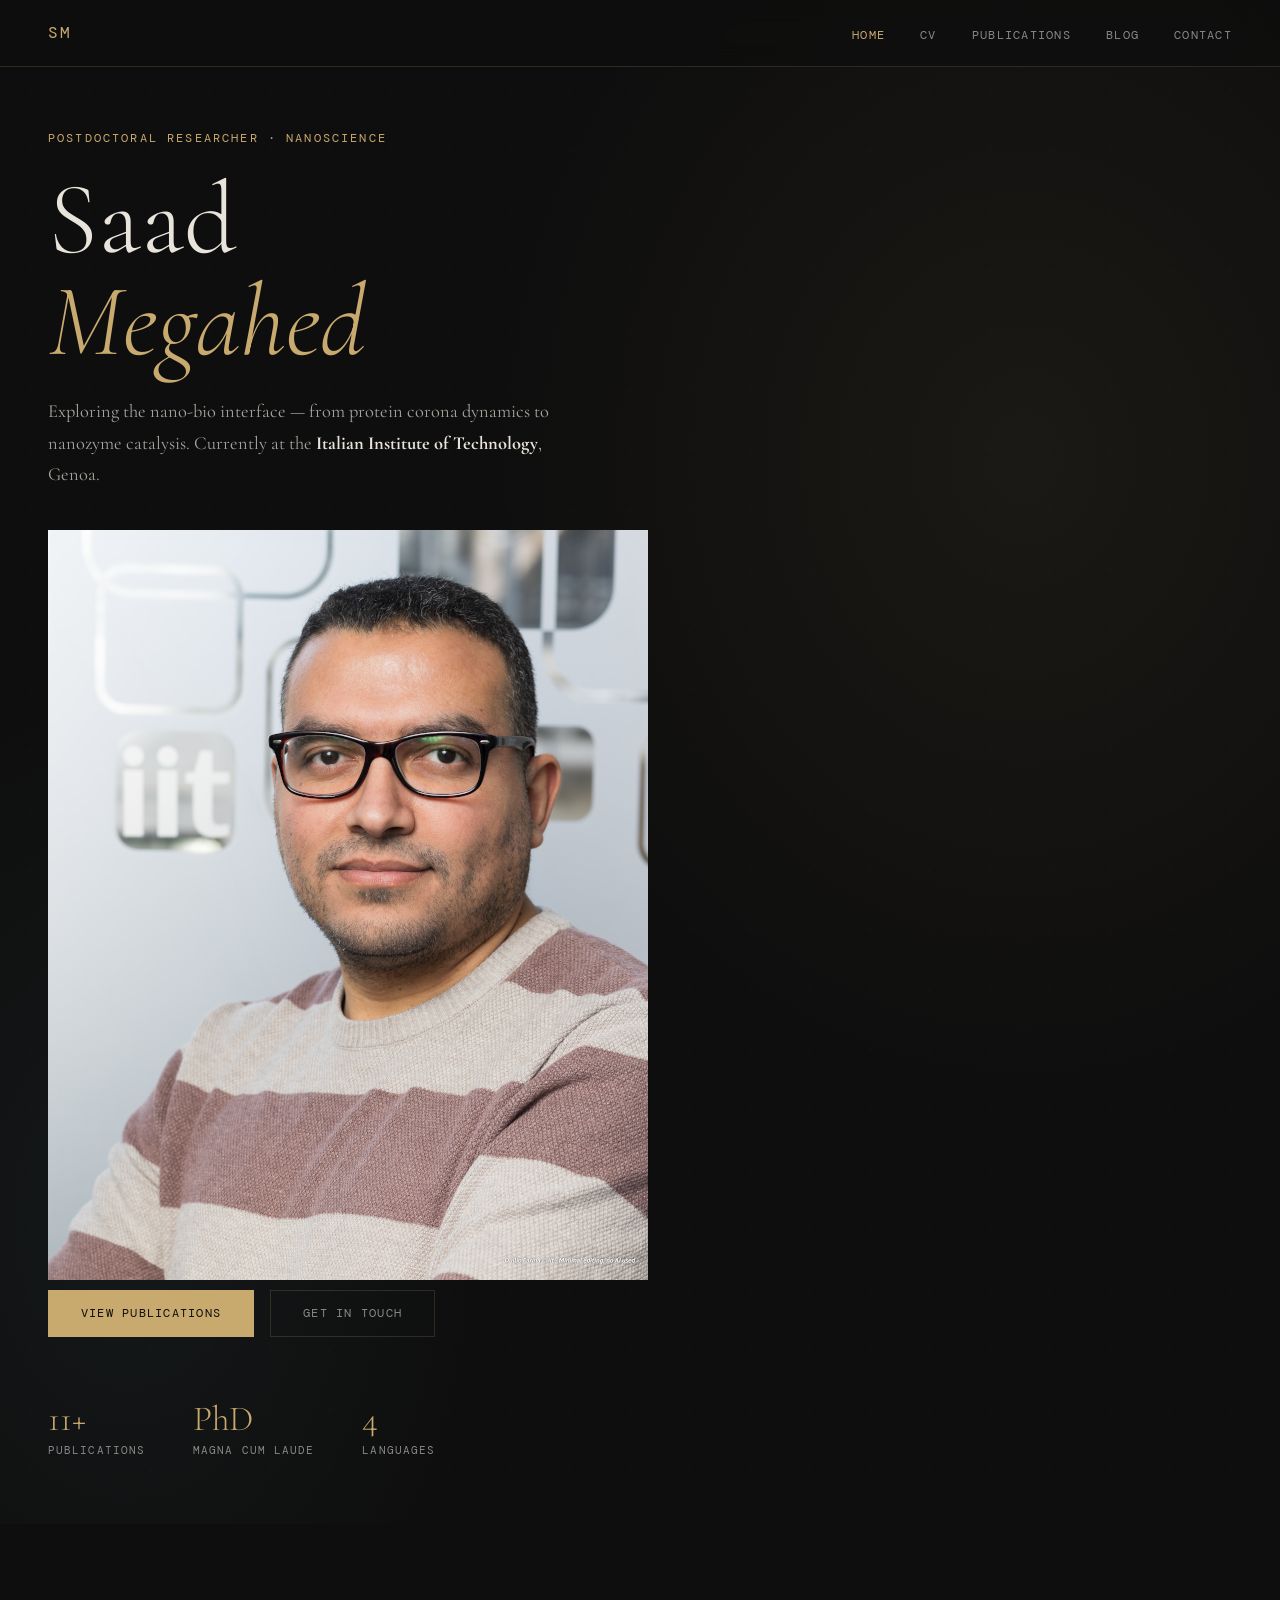
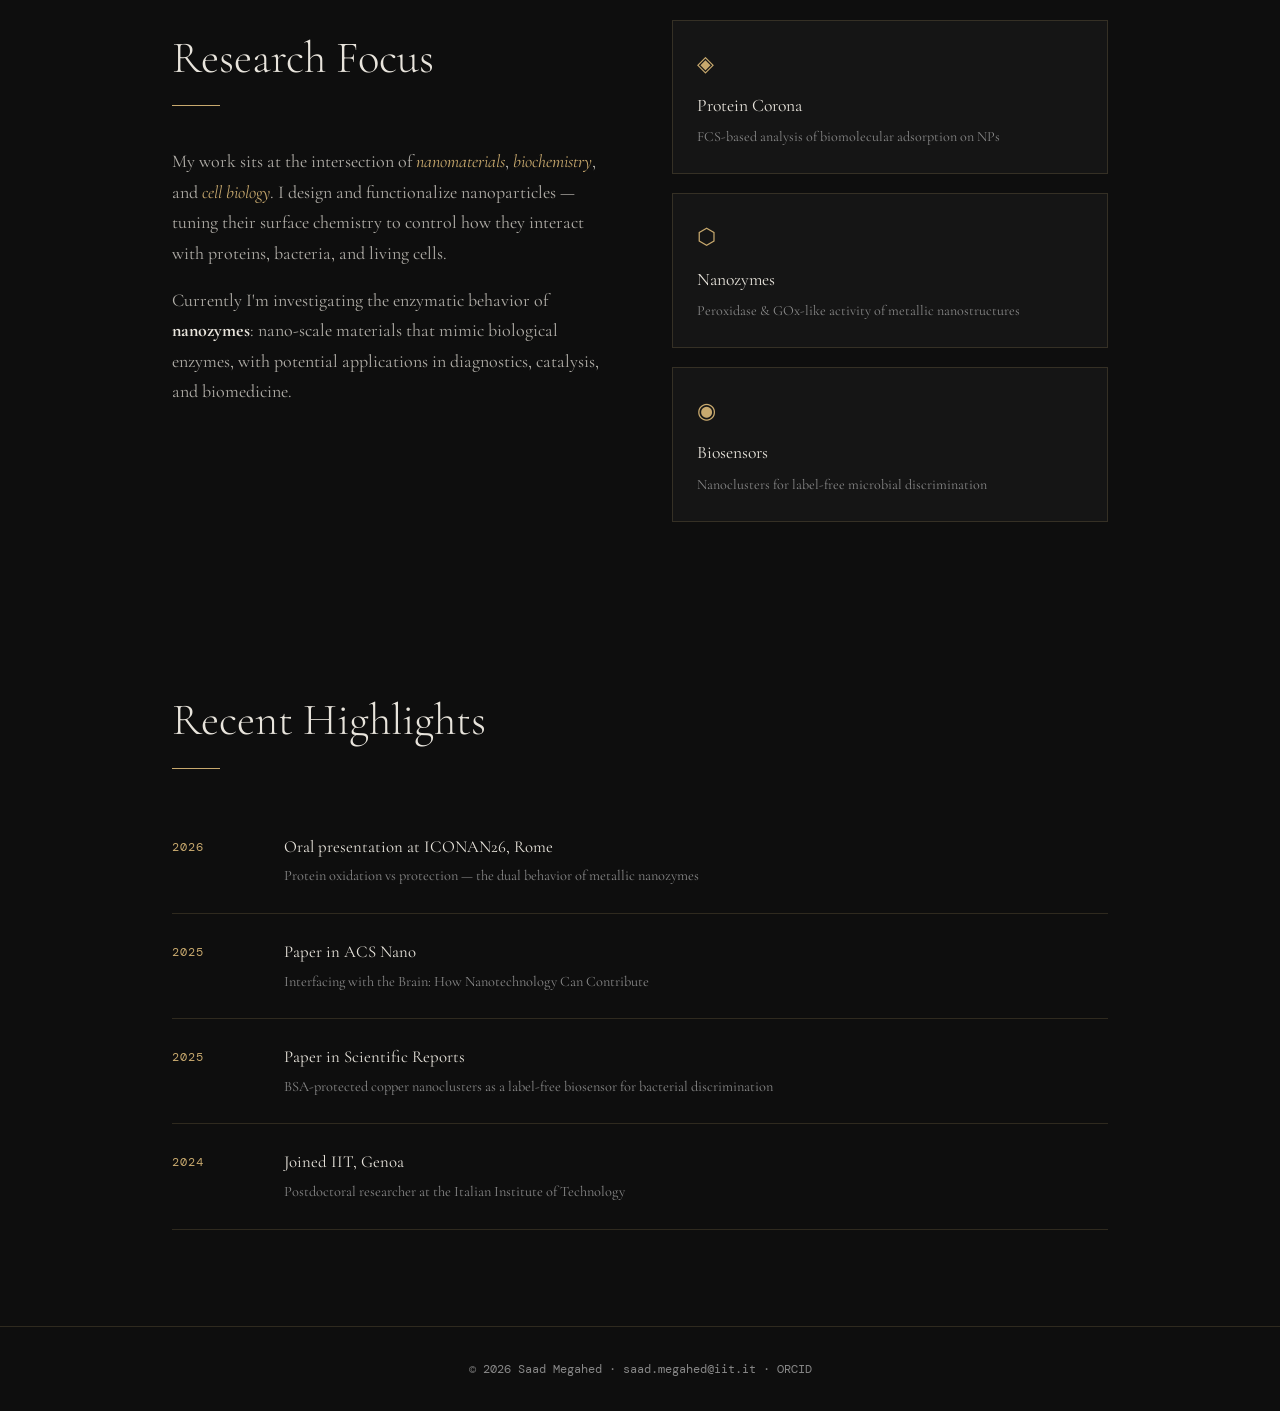
==== commit fe6d5443: "Update index.html" ====
--- a/index.html
+++ b/index.html
@@ -19,7 +19,7 @@
     </ul>
     <div class="hamburger" onclick="toggleMenu()">&#9776;</div>
   </nav>
-<img src=638A0101.JPG ...>
+
   <section class="hero">
     <div class="hero-bg"></div>
     <div class="hero-content">
@@ -29,6 +29,7 @@
         Exploring the nano-bio interface — from protein corona dynamics to nanozyme catalysis.
         Currently at the <strong>Italian Institute of Technology</strong>, Genoa.
       </p>
+      <img src="638A0101.JPG">
       <div class="hero-links">
         <a href="publications.html" class="btn-primary">View Publications</a>
         <a href="contact.html" class="btn-ghost">Get in Touch</a>
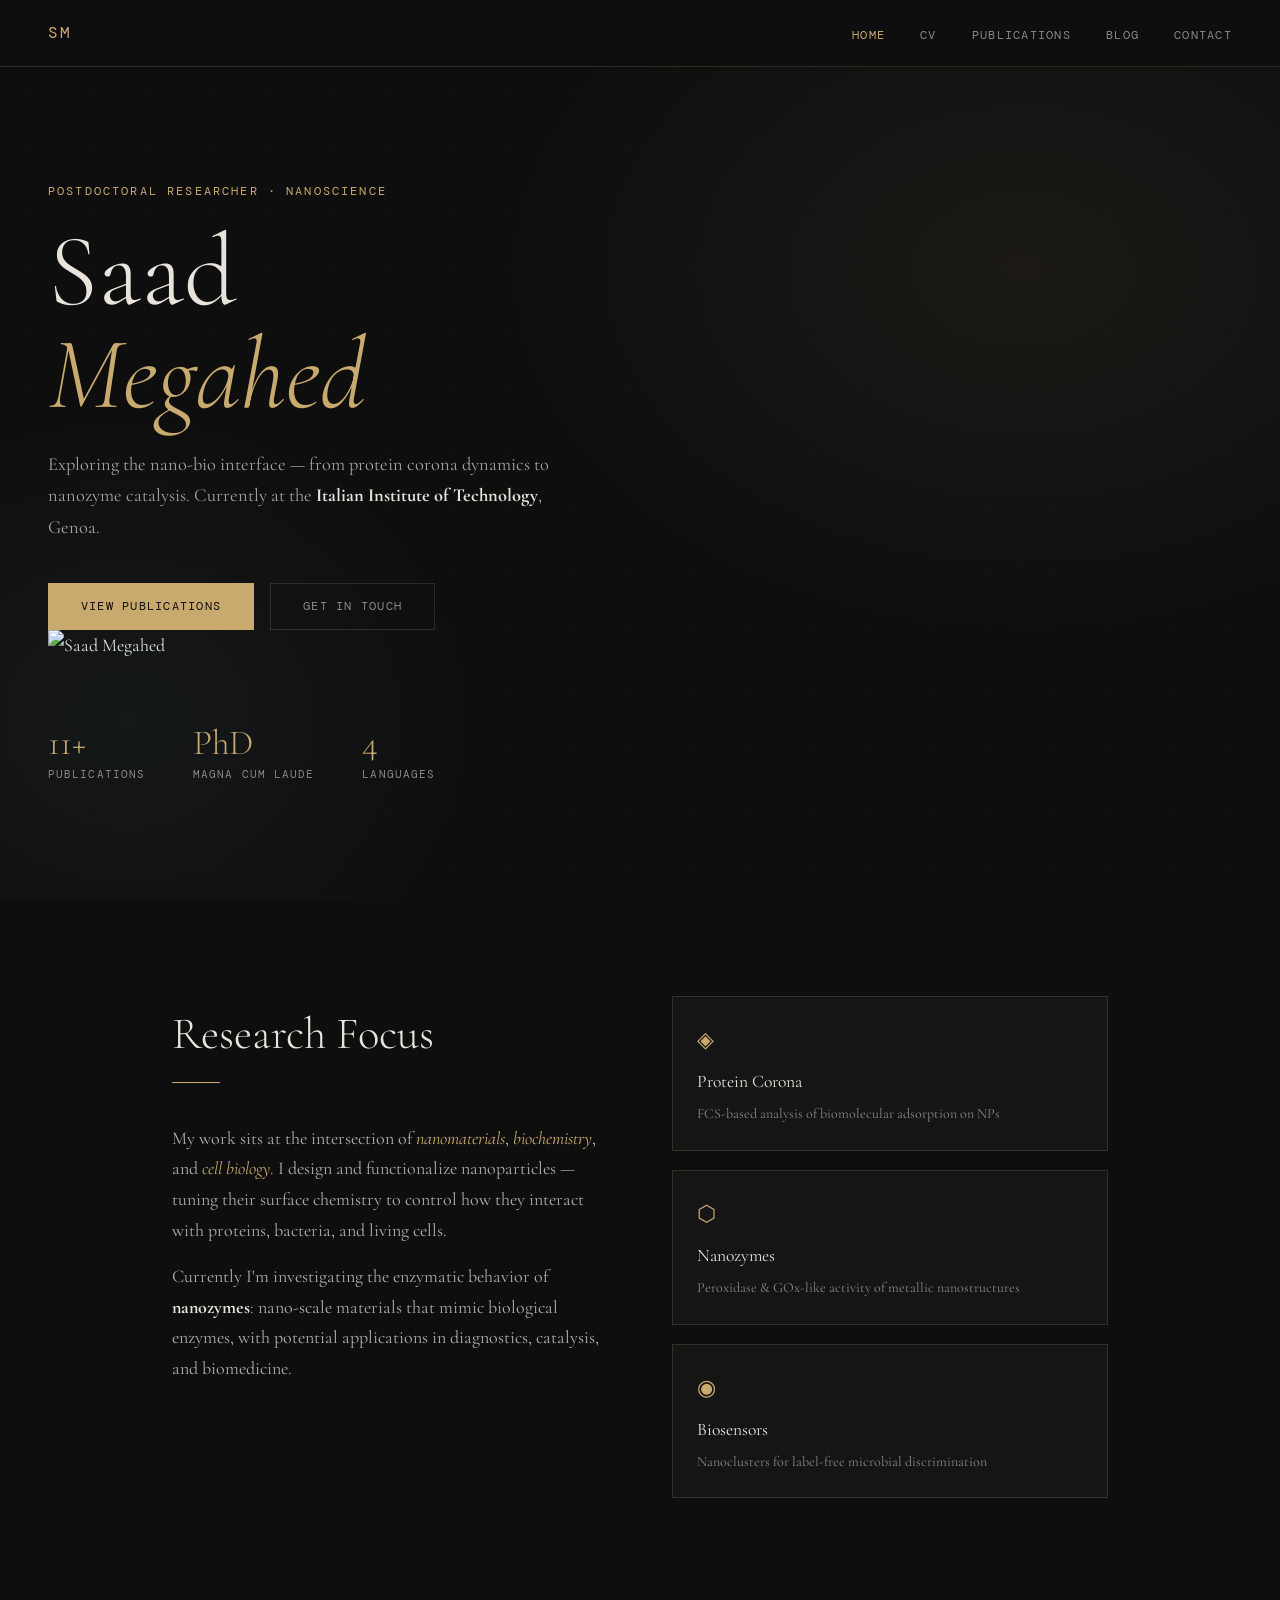
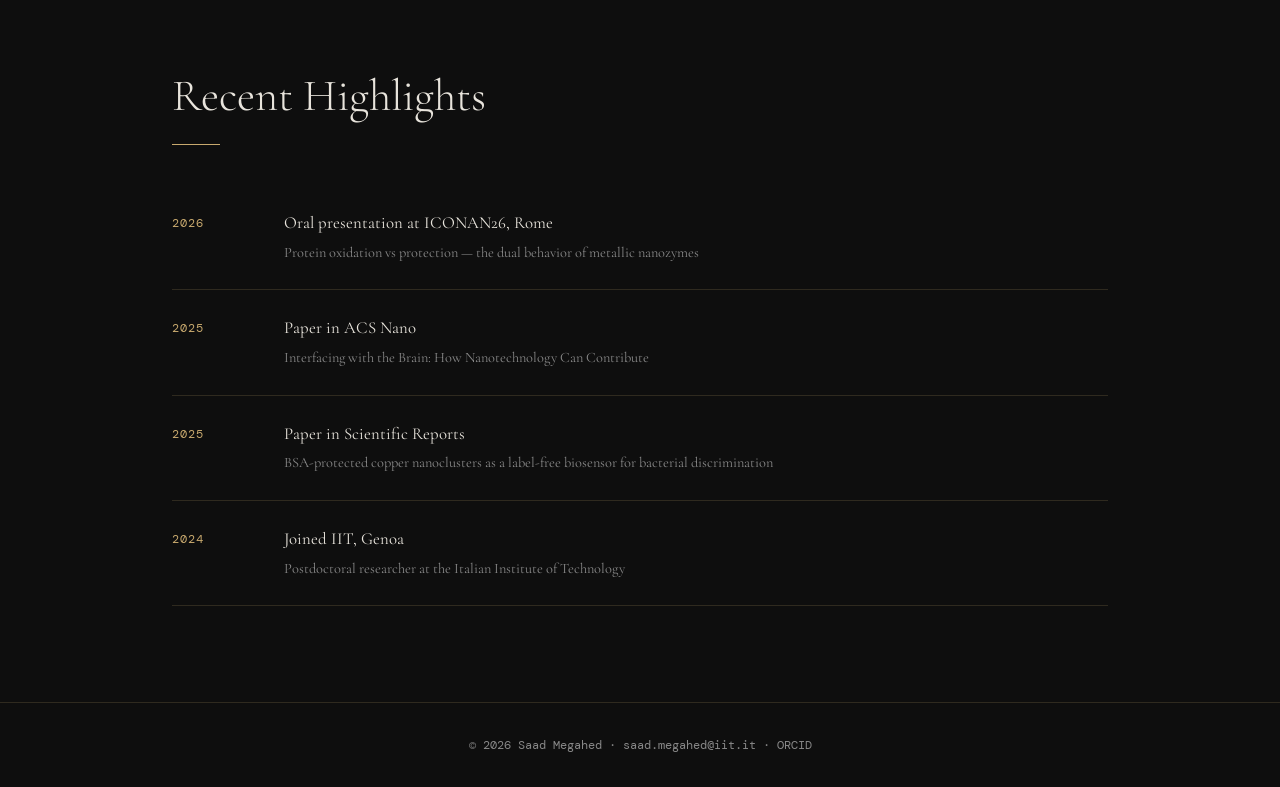
==== commit 1a8597dc: "Update index.html" ====
--- a/index.html
+++ b/index.html
@@ -22,17 +22,21 @@
 
   <section class="hero">
     <div class="hero-bg"></div>
-    <div class="hero-content">
-      <p class="hero-label">Postdoctoral Researcher · Nanoscience</p>
-      <h1 class="hero-name">Saad<br/><em>Megahed</em></h1>
-      <p class="hero-desc">
-        Exploring the nano-bio interface — from protein corona dynamics to nanozyme catalysis.
-        Currently at the <strong>Italian Institute of Technology</strong>, Genoa.
-      </p>
-      <img src="638A0101.JPG">
-      <div class="hero-links">
-        <a href="publications.html" class="btn-primary">View Publications</a>
-        <a href="contact.html" class="btn-ghost">Get in Touch</a>
+    <div class="hero-inner">
+      <div class="hero-content">
+        <p class="hero-label">Postdoctoral Researcher · Nanoscience</p>
+        <h1 class="hero-name">Saad<br/><em>Megahed</em></h1>
+        <p class="hero-desc">
+          Exploring the nano-bio interface — from protein corona dynamics to nanozyme catalysis.
+          Currently at the <strong>Italian Institute of Technology</strong>, Genoa.
+        </p>
+        <div class="hero-links">
+          <a href="publications.html" class="btn-primary">View Publications</a>
+          <a href="contact.html" class="btn-ghost">Get in Touch</a>
+        </div>
+      </div>
+      <div class="hero-photo-wrap">
+        <img src="saad.JPG" alt="Saad Megahed" class="hero-photo">
       </div>
     </div>
     <div class="hero-stats">
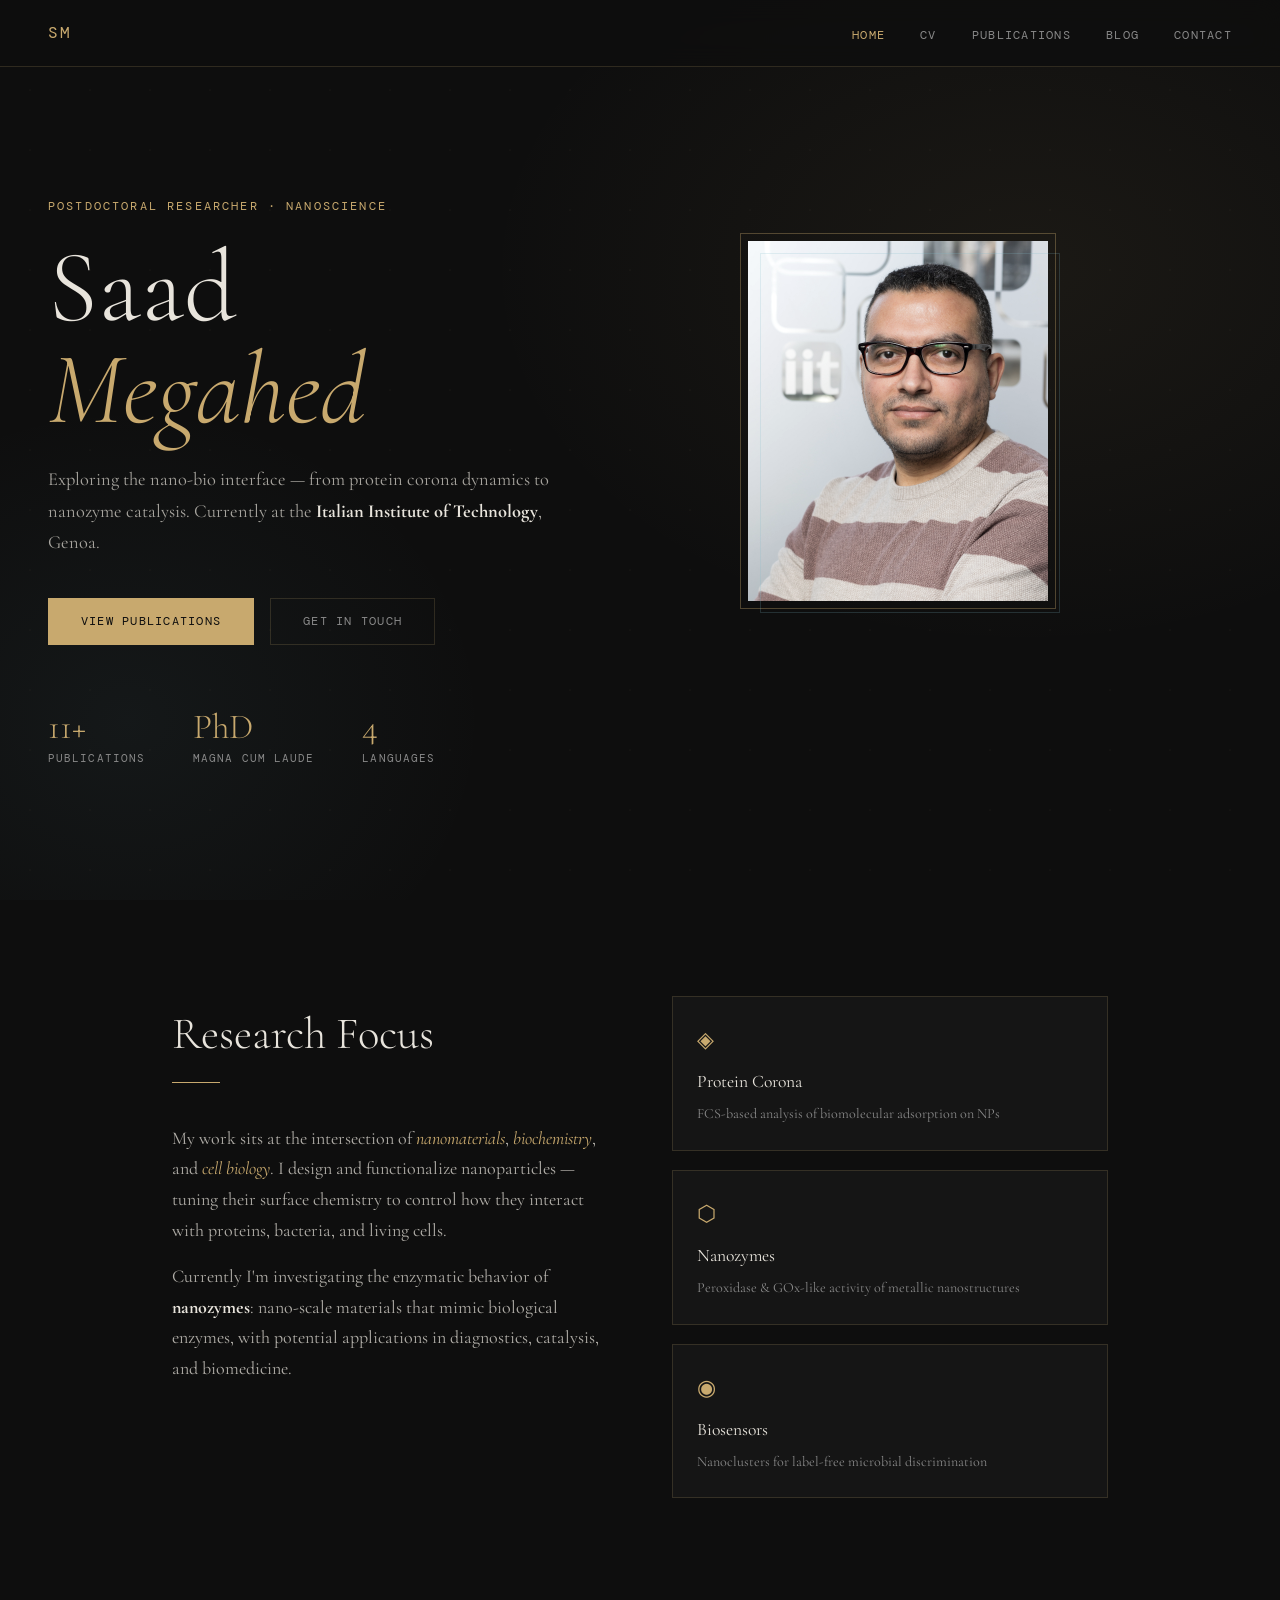
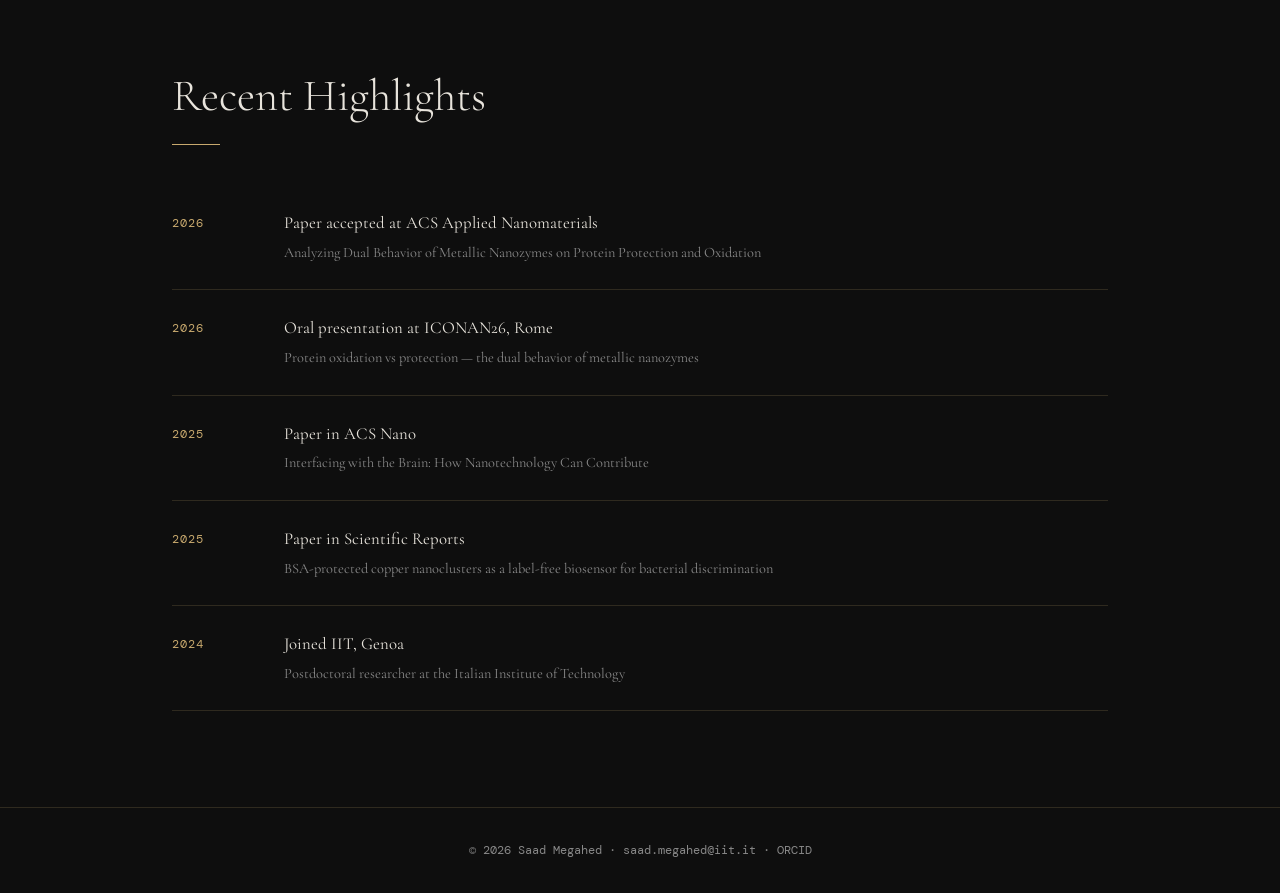
==== commit 03ad20b3: "Add highlight for ACS Applied Nanomaterials paper Added a new highlight for a paper accepted at ACS " ====
--- a/index.html
+++ b/index.html
@@ -91,6 +91,13 @@
         <div class="highlight-item">
           <span class="hl-year">2026</span>
           <div class="hl-content">
+            <h4>Paper accepted at ACS Applied Nanomaterials</h4>
+            <p>Analyzing Dual Behavior of Metallic Nanozymes on Protein Protection and Oxidation</p>
+          </div>
+        </div>
+        <div class="highlight-item">
+          <span class="hl-year">2026</span>
+          <div class="hl-content">
             <h4>Oral presentation at ICONAN26, Rome</h4>
             <p>Protein oxidation vs protection — the dual behavior of metallic nanozymes</p>
           </div>
--- a/style.css
+++ b/style.css
@@ -105,6 +105,62 @@
 }
 .hero-desc strong { color: var(--text); }
 .hero-links { display: flex; gap: 1rem; flex-wrap: wrap; }
+/* ——— HERO PHOTO ——— */
+.hero-inner {
+  display: flex;
+  align-items: center;
+  justify-content: space-between;
+  gap: 4rem;
+  position: relative;
+  z-index: 1;
+  max-width: 1000px;
+}
+
+.hero-photo-wrap {
+  flex-shrink: 0;
+  position: relative;
+}
+
+.hero-photo-wrap::before {
+  content: '';
+  position: absolute;
+  inset: -8px;
+  border: 1px solid var(--accent);
+  opacity: 0.35;
+  pointer-events: none;
+}
+
+.hero-photo-wrap::after {
+  content: '';
+  position: absolute;
+  bottom: -12px;
+  right: -12px;
+  width: 100%;
+  height: 100%;
+  border: 1px solid var(--accent2);
+  opacity: 0.2;
+  pointer-events: none;
+}
+
+.hero-photo {
+  width: 300px;
+  height: 360px;
+  object-fit: cover;
+  object-position: center top;
+  display: block;
+  filter: grayscale(20%) contrast(1.05);
+}
+
+@media (max-width: 768px) {
+  .hero-inner {
+    flex-direction: column-reverse;
+    gap: 2rem;
+  }
+  .hero-photo {
+    width: 280px;
+    height: 340px;
+  }
+}
 .btn-primary {
   font-family: var(--font-mono);
   font-size: 0.78rem;
